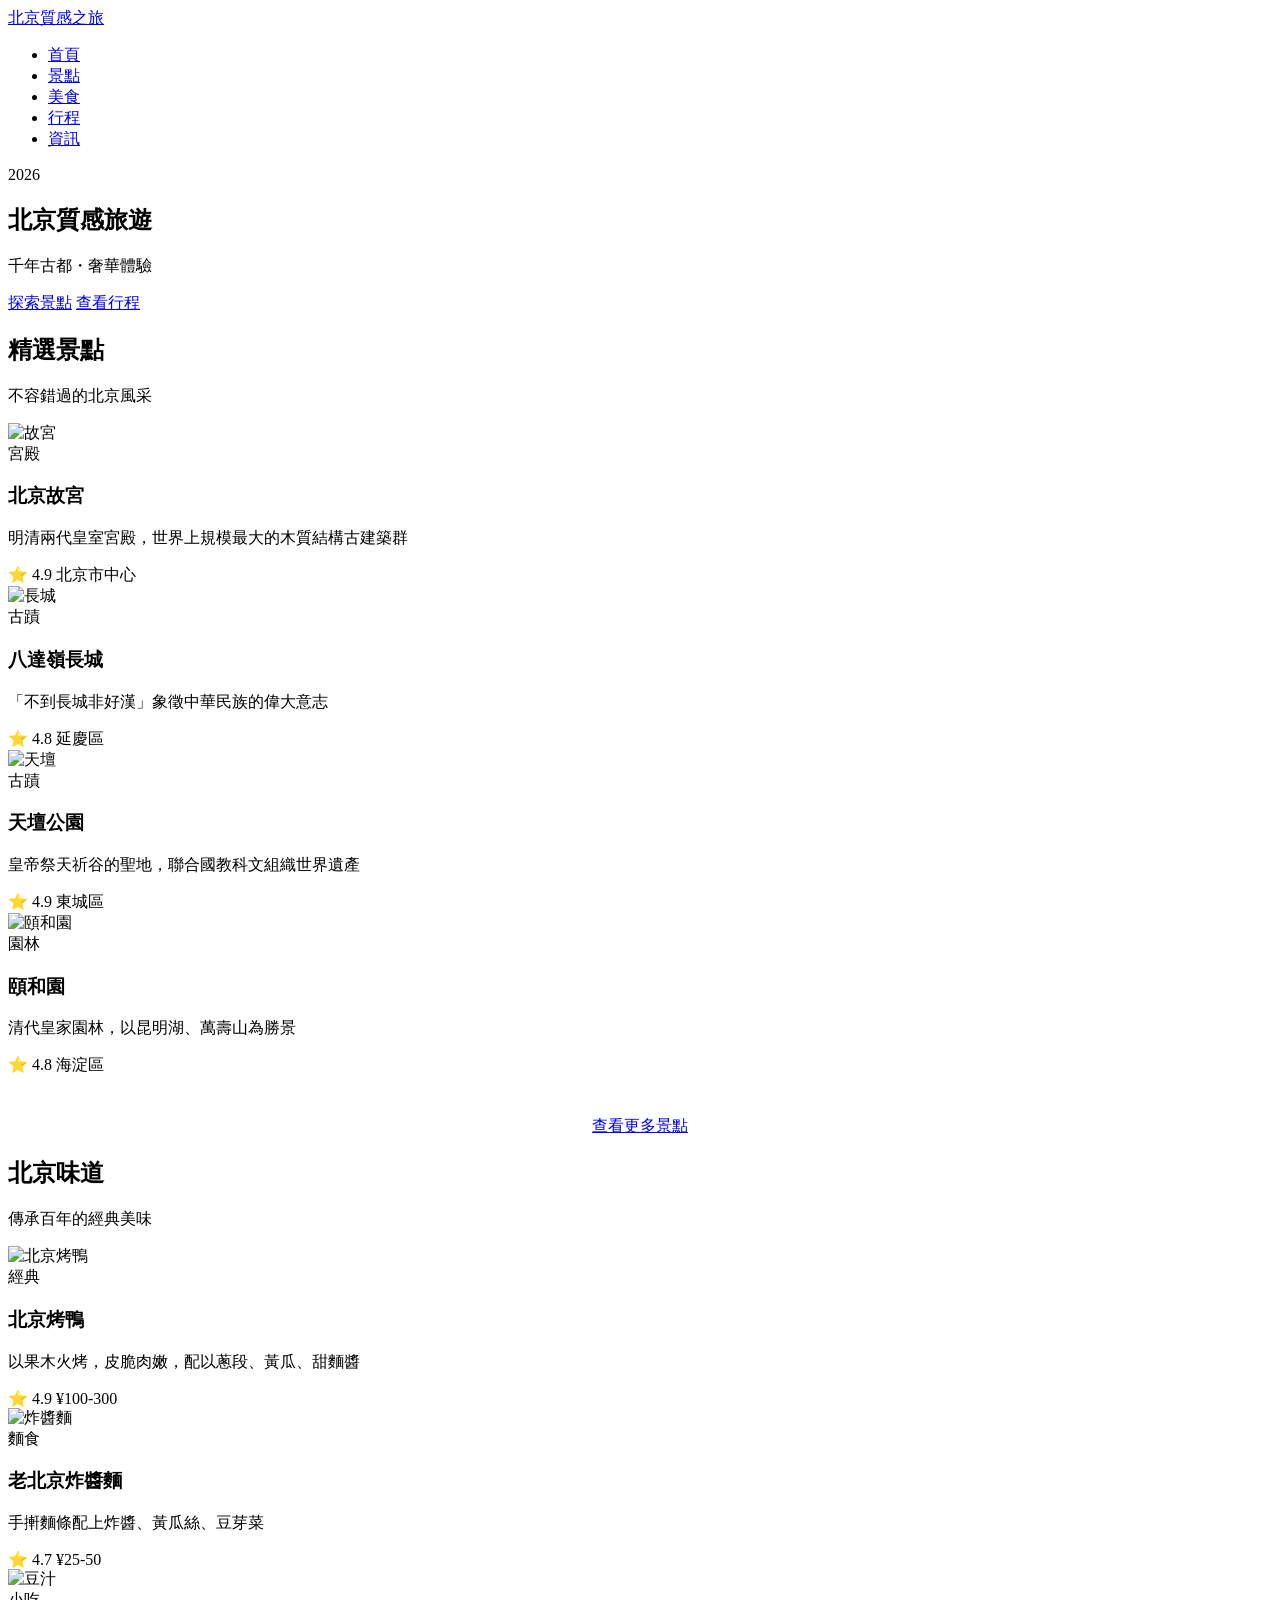
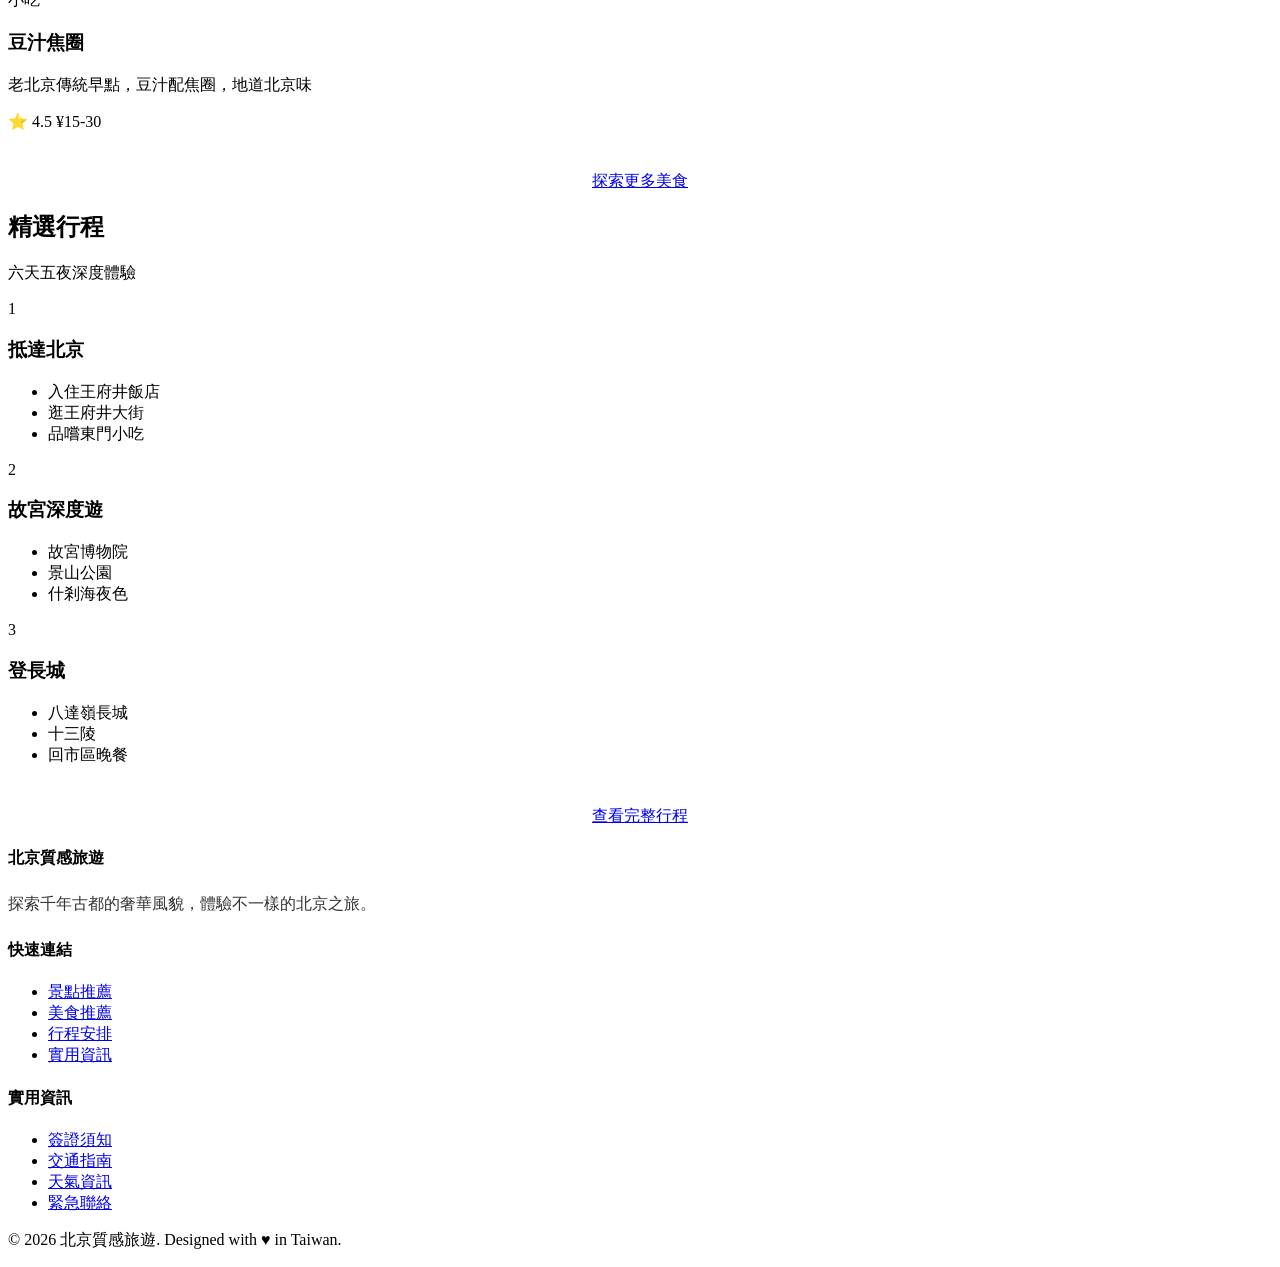
==== index.html @ b324442e "Add: index.html" ====
<!DOCTYPE html>
<html lang="zh-TW">
<head>
  <meta charset="UTF-8">
  <meta name="viewport" content="width=device-width, initial-scale=1.0">
  <title>北京質感旅遊 | 千年古都奢華之旅</title>
  <link rel="preconnect" href="https://fonts.googleapis.com">
  <link rel="preconnect" href="https://fonts.gstatic.com" crossorigin>
  <link href="https://fonts.googleapis.com/css2?family=Noto+Sans+JP:wght@400;700&family=Noto+Serif+JP:wght@400;700&display=swap" rel="stylesheet">
  <link rel="stylesheet" href="css/style.css">
</head>
<body>
  <!-- 導航 -->
  <nav class="nav">
    <div class="nav-container">
      <a href="index.html" class="logo">北京質感之旅</a>
      <ul class="nav-links" id="navLinks">
        <li><a href="index.html">首頁</a></li>
        <li><a href="spots.html">景點</a></li>
        <li><a href="foods.html">美食</a></li>
        <li><a href="itinerary.html">行程</a></li>
        <li><a href="info.html">資訊</a></li>
      </ul>
      <div class="nav-toggle" onclick="toggleNav()">
        <span></span>
        <span></span>
        <span></span>
      </div>
    </div>
  </nav>

  <!-- Hero 區 -->
  <section class="hero">
    <div class="hero-content">
      <span class="hero-year">2026</span>
      <h1>北京質感旅遊</h1>
      <p class="hero-subtitle">千年古都・奢華體驗</p>
      <div class="hero-buttons">
        <a href="spots.html" class="btn btn-primary">探索景點</a>
        <a href="itinerary.html" class="btn btn-secondary">查看行程</a>
      </div>
    </div>
  </section>

  <!-- 精選景點 -->
  <section class="section featured">
    <div class="container">
      <div class="section-header">
        <h2 class="section-title">精選景點</h2>
        <p class="section-subtitle">不容錯過的北京風采</p>
      </div>
      <div class="card-grid">
        <!-- 故宮 -->
        <div class="card animate animate-delay-1">
          <div class="card-image">
            <img src="https://images.unsplash.com/photo-1508804185872-d7badad00f7d?w=400&h=300&fit=crop" alt="故宮">
          </div>
          <div class="card-body">
            <span class="card-tag">宮殿</span>
            <h3 class="card-title">北京故宮</h3>
            <p class="card-text">明清兩代皇室宮殿，世界上規模最大的木質結構古建築群</p>
            <div class="card-meta">
              <span>⭐ 4.9</span>
              <span>北京市中心</span>
            </div>
          </div>
        </div>
        <!-- 長城 -->
        <div class="card animate animate-delay-2">
          <div class="card-image">
            <img src="https://images.unsplash.com/photo-1508804185872-d7badad00f7d?w=400&h=300&fit=crop" alt="長城">
          </div>
          <div class="card-body">
            <span class="card-tag">古蹟</span>
            <h3 class="card-title">八達嶺長城</h3>
            <p class="card-text">「不到長城非好漢」象徵中華民族的偉大意志</p>
            <div class="card-meta">
              <span>⭐ 4.8</span>
              <span>延慶區</span>
            </div>
          </div>
        </div>
        <!-- 天壇 -->
        <div class="card animate animate-delay-3">
          <div class="card-image">
            <img src="https://images.unsplash.com/photo-1508804185872-d7badad00f7d?w=400&h=300&fit=crop" alt="天壇">
          </div>
          <div class="card-body">
            <span class="card-tag">古蹟</span>
            <h3 class="card-title">天壇公園</h3>
            <p class="card-text">皇帝祭天祈谷的聖地，聯合國教科文組織世界遺產</p>
            <div class="card-meta">
              <span>⭐ 4.9</span>
              <span>東城區</span>
            </div>
          </div>
        </div>
        <!-- 頤和園 -->
        <div class="card animate animate-delay-4">
          <div class="card-image">
            <img src="https://images.unsplash.com/photo-1508804185872-d7badad00f7d?w=400&h=300&fit=crop" alt="頤和園">
          </div>
          <div class="card-body">
            <span class="card-tag">園林</span>
            <h3 class="card-title">頤和園</h3>
            <p class="card-text">清代皇家園林，以昆明湖、萬壽山為勝景</p>
            <div class="card-meta">
              <span>⭐ 4.8</span>
              <span>海淀區</span>
            </div>
          </div>
        </div>
      </div>
      <div style="text-align: center; margin-top: 40px;">
        <a href="spots.html" class="btn btn-primary">查看更多景點</a>
      </div>
    </div>
  </section>

  <!-- 精選美食 -->
  <section class="section">
    <div class="container">
      <div class="section-header">
        <h2 class="section-title">北京味道</h2>
        <p class="section-subtitle">傳承百年的經典美味</p>
      </div>
      <div class="card-grid">
        <div class="card food-card">
          <div class="card-image">
            <img src="https://images.unsplash.com/photo-1563245372-f21724e3856d?w=400&h=300&fit=crop" alt="北京烤鴨">
          </div>
          <div class="card-body">
            <span class="card-tag">經典</span>
            <h3 class="card-title">北京烤鴨</h3>
            <p class="card-text">以果木火烤，皮脆肉嫩，配以蔥段、黃瓜、甜麵醬</p>
            <div class="card-meta">
              <span>⭐ 4.9</span>
              <span>¥100-300</span>
            </div>
          </div>
        </div>
        <div class="card food-card">
          <div class="card-image">
            <img src="https://images.unsplash.com/photo-1563245372-f21724e3856d?w=400&h=300&fit=crop" alt="炸醬麵">
          </div>
          <div class="card-body">
            <span class="card-tag">麵食</span>
            <h3 class="card-title">老北京炸醬麵</h3>
            <p class="card-text">手搟麵條配上炸醬、黃瓜絲、豆芽菜</p>
            <div class="card-meta">
              <span>⭐ 4.7</span>
              <span>¥25-50</span>
            </div>
          </div>
        </div>
        <div class="card food-card">
          <div class="card-image">
            <img src="https://images.unsplash.com/photo-1563245372-f21724e3856d?w=400&h=300&fit=crop" alt="豆汁">
          </div>
          <div class="card-body">
            <span class="card-tag">小吃</span>
            <h3 class="card-title">豆汁焦圈</h3>
            <p class="card-text">老北京傳統早點，豆汁配焦圈，地道北京味</p>
            <div class="card-meta">
              <span>⭐ 4.5</span>
              <span>¥15-30</span>
            </div>
          </div>
        </div>
      </div>
      <div style="text-align: center; margin-top: 40px;">
        <a href="foods.html" class="btn btn-primary">探索更多美食</a>
      </div>
    </div>
  </section>

  <!-- 行程預覽 -->
  <section class="section featured">
    <div class="container">
      <div class="section-header">
        <h2 class="section-title">精選行程</h2>
        <p class="section-subtitle">六天五夜深度體驗</p>
      </div>
      <div class="card-grid">
        <div class="day-card">
          <span class="day-number">1</span>
          <h3 class="day-title">抵達北京</h3>
          <ul class="day-content">
            <li>入住王府井飯店</li>
            <li>逛王府井大街</li>
            <li>品嚐東門小吃</li>
          </ul>
        </div>
        <div class="day-card">
          <span class="day-number">2</span>
          <h3 class="day-title">故宮深度遊</h3>
          <ul class="day-content">
            <li>故宮博物院</li>
            <li>景山公園</li>
            <li>什剎海夜色</li>
          </ul>
        </div>
        <div class="day-card">
          <span class="day-number">3</span>
          <h3 class="day-title">登長城</h3>
          <ul class="day-content">
            <li>八達嶺長城</li>
            <li>十三陵</li>
            <li>回市區晚餐</li>
          </ul>
        </div>
      </div>
      <div style="text-align: center; margin-top: 40px;">
        <a href="itinerary.html" class="btn btn-primary">查看完整行程</a>
      </div>
    </div>
  </section>

  <!-- Footer -->
  <footer class="footer">
    <div class="footer-container">
      <div>
        <h4>北京質感旅遊</h4>
        <p style="opacity: 0.8; line-height: 1.8;">探索千年古都的奢華風貌，體驗不一樣的北京之旅。</p>
      </div>
      <div>
        <h4>快速連結</h4>
        <ul class="footer-links">
          <li><a href="spots.html">景點推薦</a></li>
          <li><a href="foods.html">美食推薦</a></li>
          <li><a href="itinerary.html">行程安排</a></li>
          <li><a href="info.html">實用資訊</a></li>
        </ul>
      </div>
      <div>
        <h4>實用資訊</h4>
        <ul class="footer-links">
          <li><a href="info.html">簽證須知</a></li>
          <li><a href="info.html">交通指南</a></li>
          <li><a href="info.html">天氣資訊</a></li>
          <li><a href="info.html">緊急聯絡</a></li>
        </ul>
      </div>
    </div>
    <div class="footer-bottom">
      <p>© 2026 北京質感旅遊. Designed with ♥ in Taiwan.</p>
    </div>
  </footer>

  <script>
    function toggleNav() {
      var navLinks = document.getElementById('navLinks');
      navLinks.classList.toggle('active');
    }
  </script>
</body>
</html>
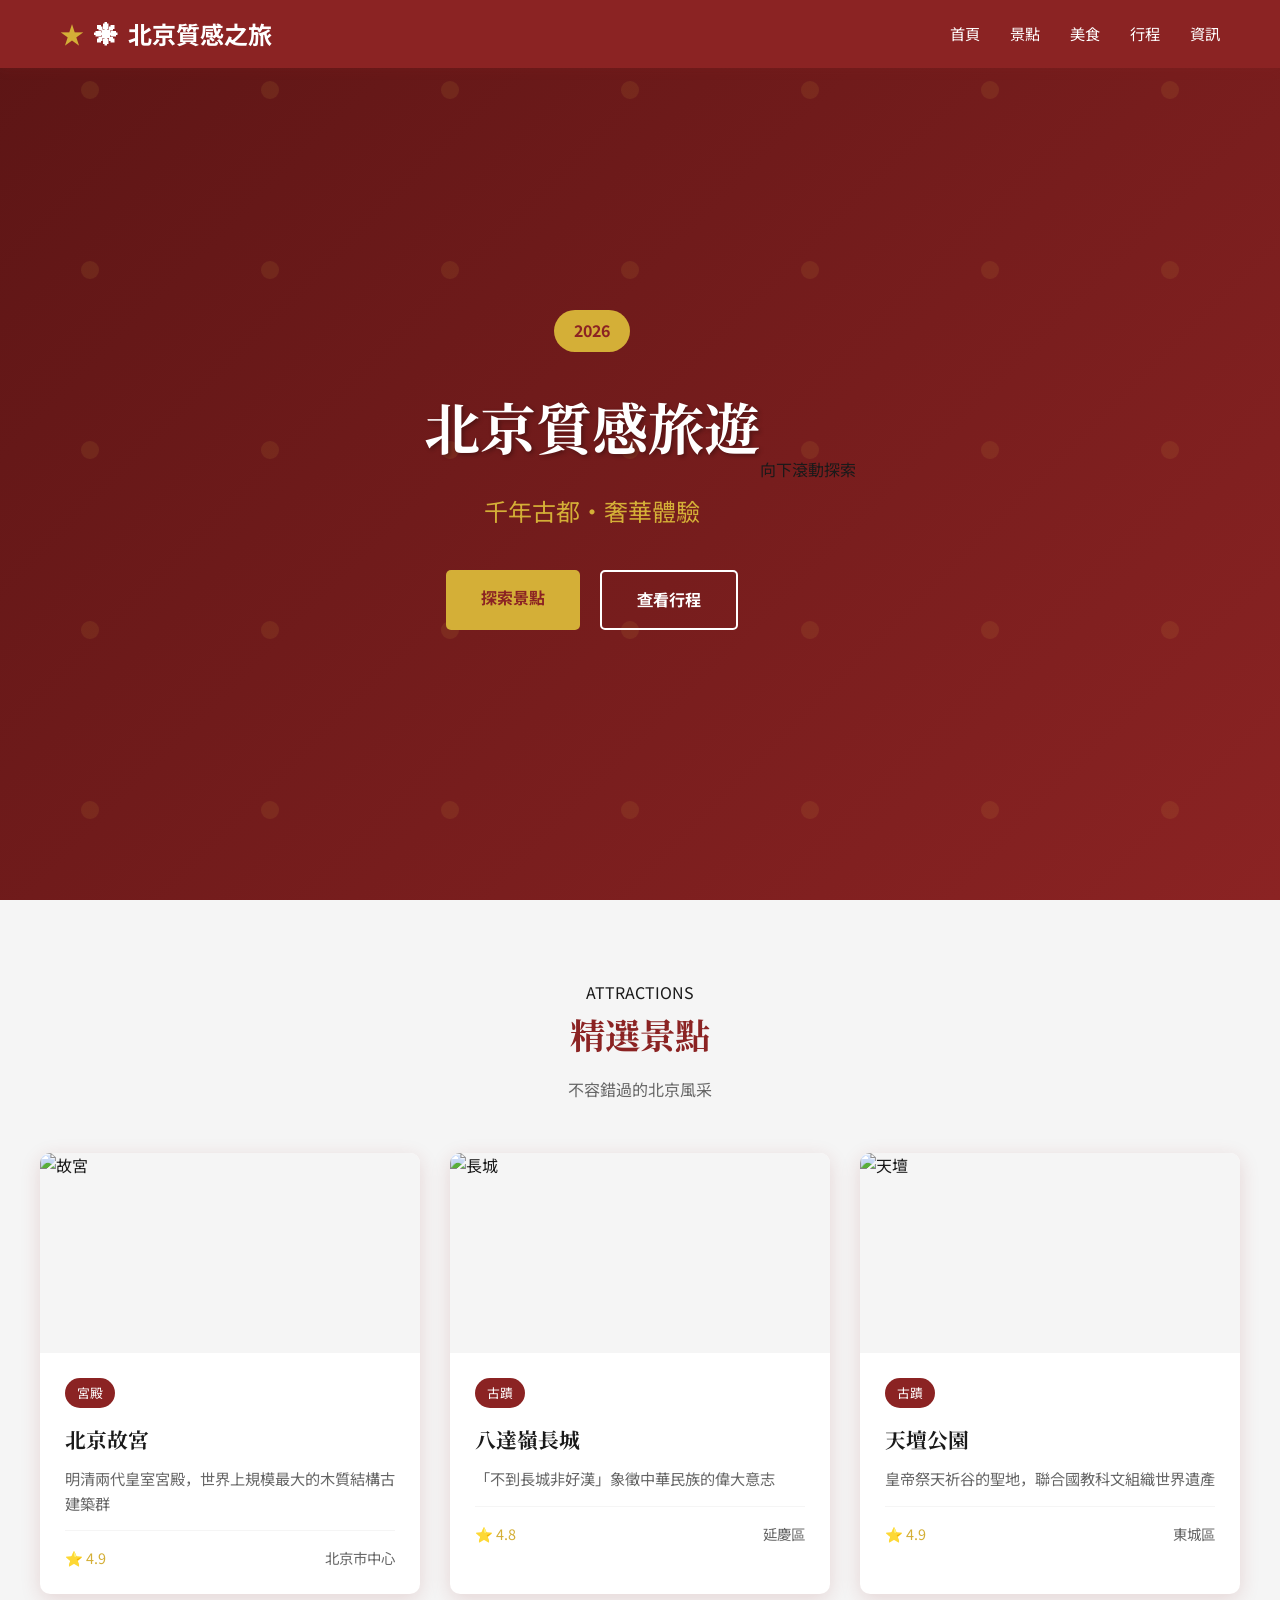
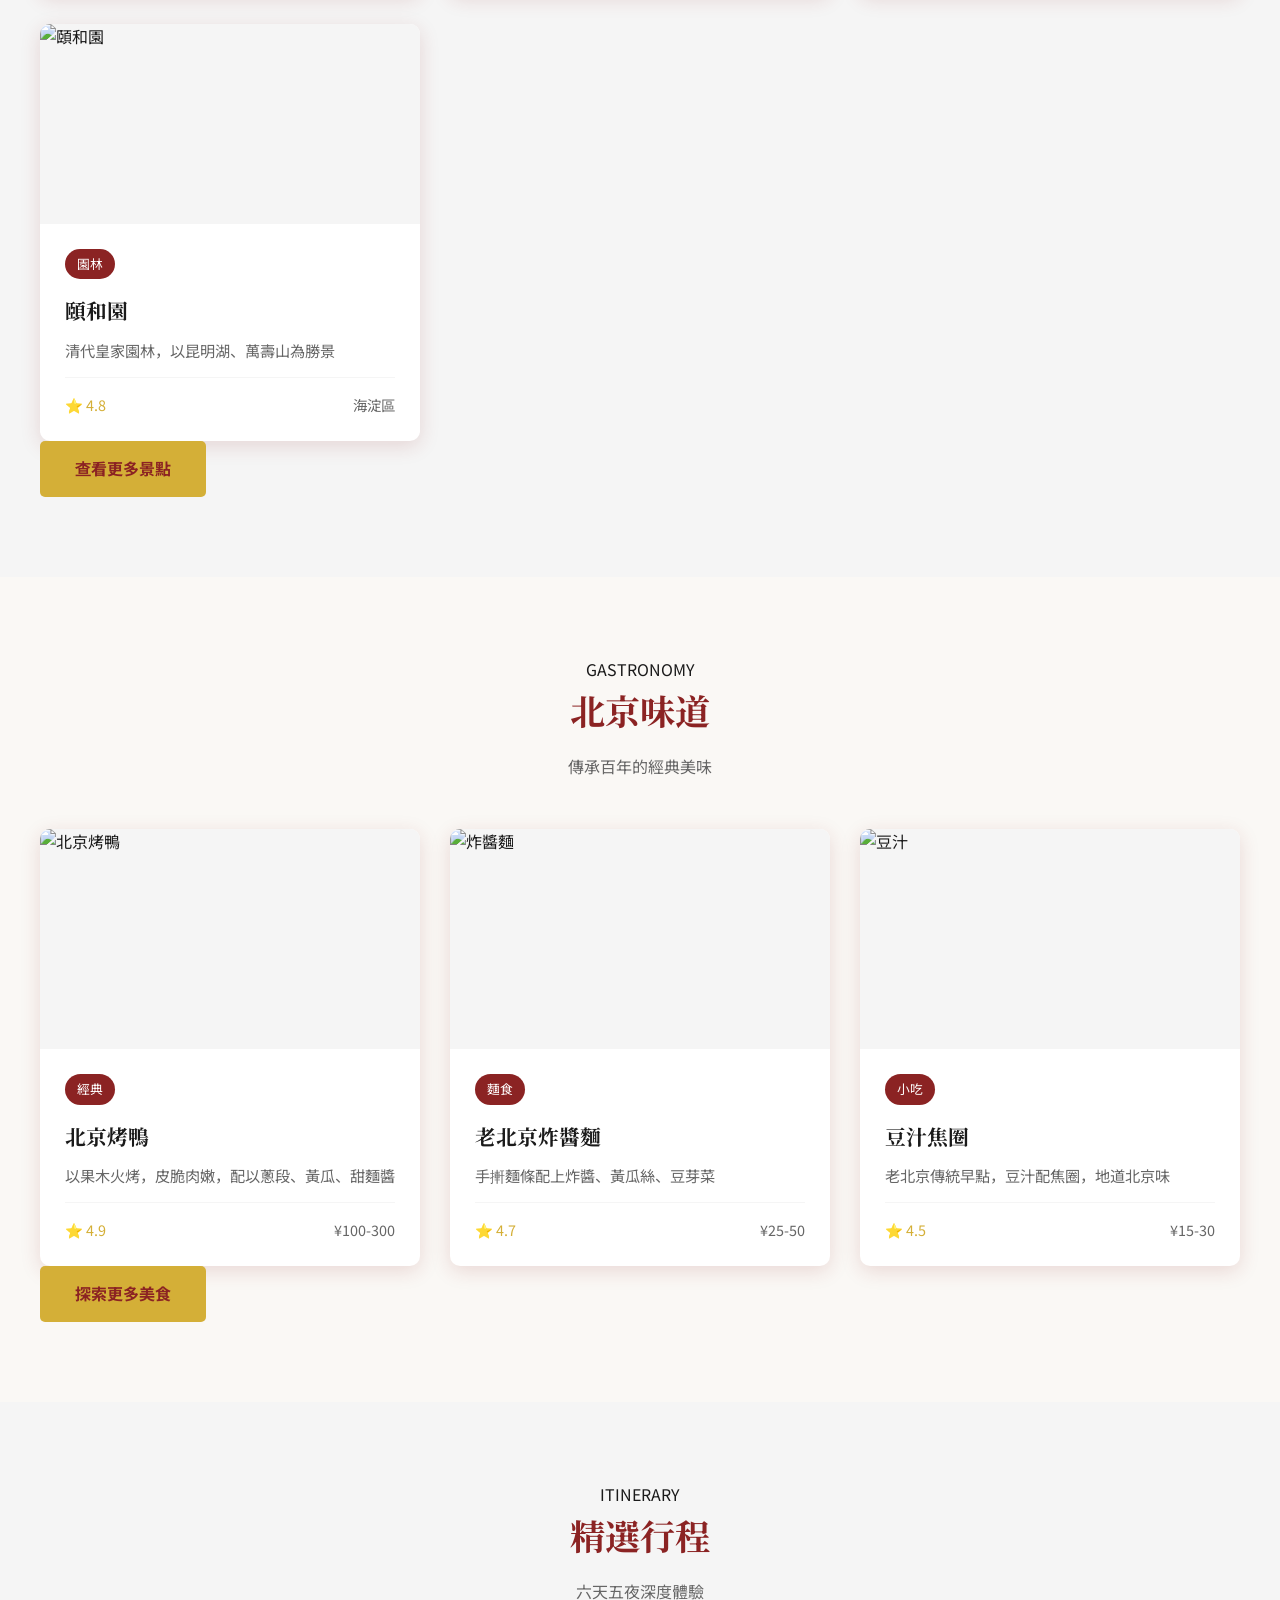
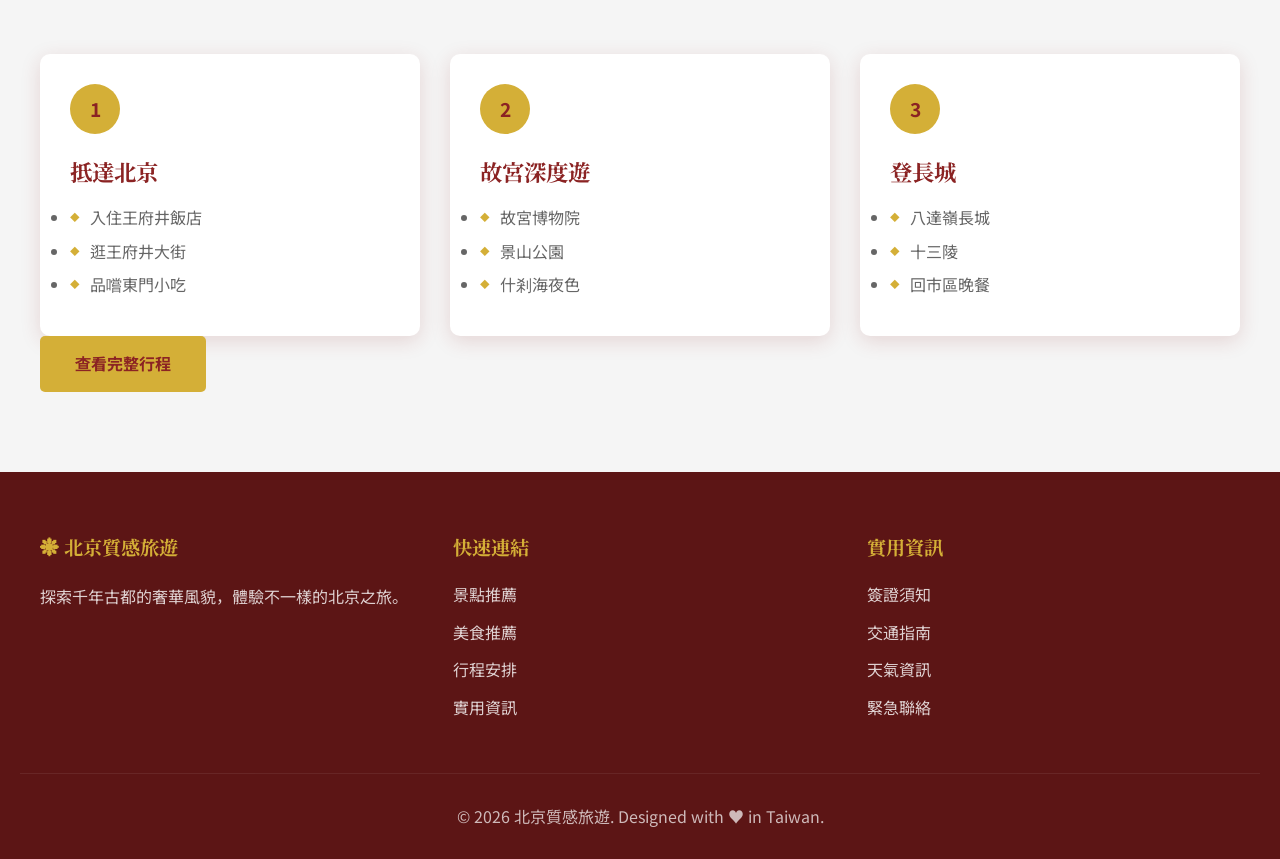
==== commit 8a37841f: "Update index.html: add Hero background, luxury palace style" ====
--- a/index.html
+++ b/index.html
@@ -6,16 +6,19 @@
   <title>北京質感旅遊 | 千年古都奢華之旅</title>
   <link rel="preconnect" href="https://fonts.googleapis.com">
   <link rel="preconnect" href="https://fonts.gstatic.com" crossorigin>
-  <link href="https://fonts.googleapis.com/css2?family=Noto+Sans+JP:wght@400;700&family=Noto+Serif+JP:wght@400;700&display=swap" rel="stylesheet">
+  <link href="https://fonts.googleapis.com/css2?family=Noto+Sans+JP:wght@400;500;700&family=Noto+Serif+JP:wght@400;600;700&display=swap" rel="stylesheet">
   <link rel="stylesheet" href="css/style.css">
 </head>
 <body>
   <!-- 導航 -->
   <nav class="nav">
     <div class="nav-container">
-      <a href="index.html" class="logo">北京質感之旅</a>
+      <a href="index.html" class="logo">
+        <span class="logo-icon">❋</span>
+        北京質感之旅
+      </a>
       <ul class="nav-links" id="navLinks">
-        <li><a href="index.html">首頁</a></li>
+        <li><a href="index.html" class="nav-active">首頁</a></li>
         <li><a href="spots.html">景點</a></li>
         <li><a href="foods.html">美食</a></li>
         <li><a href="itinerary.html">行程</a></li>
@@ -31,87 +34,102 @@
 
   <!-- Hero 區 -->
   <section class="hero">
+    <div class="hero-bg"></div>
+    <div class="hero-overlay"></div>
     <div class="hero-content">
       <span class="hero-year">2026</span>
-      <h1>北京質感旅遊</h1>
+      <h1 class="hero-title">北京質感旅遊</h1>
       <p class="hero-subtitle">千年古都・奢華體驗</p>
       <div class="hero-buttons">
         <a href="spots.html" class="btn btn-primary">探索景點</a>
         <a href="itinerary.html" class="btn btn-secondary">查看行程</a>
       </div>
     </div>
+    <div class="hero-scroll">
+      <span>向下滾動探索</span>
+      <div class="scroll-arrow"></div>
+    </div>
   </section>
 
   <!-- 精選景點 -->
   <section class="section featured">
     <div class="container">
       <div class="section-header">
+        <span class="section-tag">ATTRACTIONS</span>
         <h2 class="section-title">精選景點</h2>
         <p class="section-subtitle">不容錯過的北京風采</p>
       </div>
       <div class="card-grid">
         <!-- 故宮 -->
         <div class="card animate animate-delay-1">
-          <div class="card-image">
-            <img src="https://images.unsplash.com/photo-1508804185872-d7badad00f7d?w=400&h=300&fit=crop" alt="故宮">
-          </div>
-          <div class="card-body">
-            <span class="card-tag">宮殿</span>
-            <h3 class="card-title">北京故宮</h3>
-            <p class="card-text">明清兩代皇室宮殿，世界上規模最大的木質結構古建築群</p>
-            <div class="card-meta">
-              <span>⭐ 4.9</span>
-              <span>北京市中心</span>
-            </div>
-          </div>
+          <a href="spot-detail.html">
+            <div class="card-image">
+              <img src="https://images.unsplash.com/photo-1599571234909-29ed5d1321d6?w=400&h=300&fit=crop" alt="故宮" loading="lazy">
+            </div>
+            <div class="card-body">
+              <span class="card-tag">宮殿</span>
+              <h3 class="card-title">北京故宮</h3>
+              <p class="card-text">明清兩代皇室宮殿，世界上規模最大的木質結構古建築群</p>
+              <div class="card-meta">
+                <span class="card-rating">⭐ 4.9</span>
+                <span>北京市中心</span>
+              </div>
+            </div>
+          </a>
         </div>
         <!-- 長城 -->
         <div class="card animate animate-delay-2">
-          <div class="card-image">
-            <img src="https://images.unsplash.com/photo-1508804185872-d7badad00f7d?w=400&h=300&fit=crop" alt="長城">
-          </div>
-          <div class="card-body">
-            <span class="card-tag">古蹟</span>
-            <h3 class="card-title">八達嶺長城</h3>
-            <p class="card-text">「不到長城非好漢」象徵中華民族的偉大意志</p>
-            <div class="card-meta">
-              <span>⭐ 4.8</span>
-              <span>延慶區</span>
-            </div>
-          </div>
+          <a href="spot-detail.html">
+            <div class="card-image">
+              <img src="https://images.unsplash.com/photo-1508804185872-d7badad00f7d?w=400&h=300&fit=crop" alt="長城" loading="lazy">
+            </div>
+            <div class="card-body">
+              <span class="card-tag">古蹟</span>
+              <h3 class="card-title">八達嶺長城</h3>
+              <p class="card-text">「不到長城非好漢」象徵中華民族的偉大意志</p>
+              <div class="card-meta">
+                <span class="card-rating">⭐ 4.8</span>
+                <span>延慶區</span>
+              </div>
+            </div>
+          </a>
         </div>
         <!-- 天壇 -->
         <div class="card animate animate-delay-3">
-          <div class="card-image">
-            <img src="https://images.unsplash.com/photo-1508804185872-d7badad00f7d?w=400&h=300&fit=crop" alt="天壇">
-          </div>
-          <div class="card-body">
-            <span class="card-tag">古蹟</span>
-            <h3 class="card-title">天壇公園</h3>
-            <p class="card-text">皇帝祭天祈谷的聖地，聯合國教科文組織世界遺產</p>
-            <div class="card-meta">
-              <span>⭐ 4.9</span>
-              <span>東城區</span>
-            </div>
-          </div>
+          <a href="spot-detail.html">
+            <div class="card-image">
+              <img src="https://images.unsplash.com/photo-1537873138469-4d8b53c2c5b3?w=400&h=300&fit=crop" alt="天壇" loading="lazy">
+            </div>
+            <div class="card-body">
+              <span class="card-tag">古蹟</span>
+              <h3 class="card-title">天壇公園</h3>
+              <p class="card-text">皇帝祭天祈谷的聖地，聯合國教科文組織世界遺產</p>
+              <div class="card-meta">
+                <span class="card-rating">⭐ 4.9</span>
+                <span>東城區</span>
+              </div>
+            </div>
+          </a>
         </div>
         <!-- 頤和園 -->
         <div class="card animate animate-delay-4">
-          <div class="card-image">
-            <img src="https://images.unsplash.com/photo-1508804185872-d7badad00f7d?w=400&h=300&fit=crop" alt="頤和園">
-          </div>
-          <div class="card-body">
-            <span class="card-tag">園林</span>
-            <h3 class="card-title">頤和園</h3>
-            <p class="card-text">清代皇家園林，以昆明湖、萬壽山為勝景</p>
-            <div class="card-meta">
-              <span>⭐ 4.8</span>
-              <span>海淀區</span>
-            </div>
-          </div>
-        </div>
-      </div>
-      <div style="text-align: center; margin-top: 40px;">
+          <a href="spot-detail.html">
+            <div class="card-image">
+              <img src="https://images.unsplash.com/photo-1580637249871-a11f76463068?w=400&h=300&fit=crop" alt="頤和園" loading="lazy">
+            </div>
+            <div class="card-body">
+              <span class="card-tag">園林</span>
+              <h3 class="card-title">頤和園</h3>
+              <p class="card-text">清代皇家園林，以昆明湖、萬壽山為勝景</p>
+              <div class="card-meta">
+                <span class="card-rating">⭐ 4.8</span>
+                <span>海淀區</span>
+              </div>
+            </div>
+          </a>
+        </div>
+      </div>
+      <div class="section-cta">
         <a href="spots.html" class="btn btn-primary">查看更多景點</a>
       </div>
     </div>
@@ -121,54 +139,61 @@
   <section class="section">
     <div class="container">
       <div class="section-header">
+        <span class="section-tag">GASTRONOMY</span>
         <h2 class="section-title">北京味道</h2>
         <p class="section-subtitle">傳承百年的經典美味</p>
       </div>
       <div class="card-grid">
-        <div class="card food-card">
-          <div class="card-image">
-            <img src="https://images.unsplash.com/photo-1563245372-f21724e3856d?w=400&h=300&fit=crop" alt="北京烤鴨">
-          </div>
-          <div class="card-body">
-            <span class="card-tag">經典</span>
-            <h3 class="card-title">北京烤鴨</h3>
-            <p class="card-text">以果木火烤，皮脆肉嫩，配以蔥段、黃瓜、甜麵醬</p>
-            <div class="card-meta">
-              <span>⭐ 4.9</span>
-              <span>¥100-300</span>
-            </div>
-          </div>
-        </div>
-        <div class="card food-card">
-          <div class="card-image">
-            <img src="https://images.unsplash.com/photo-1563245372-f21724e3856d?w=400&h=300&fit=crop" alt="炸醬麵">
-          </div>
-          <div class="card-body">
-            <span class="card-tag">麵食</span>
-            <h3 class="card-title">老北京炸醬麵</h3>
-            <p class="card-text">手搟麵條配上炸醬、黃瓜絲、豆芽菜</p>
-            <div class="card-meta">
-              <span>⭐ 4.7</span>
-              <span>¥25-50</span>
-            </div>
-          </div>
-        </div>
-        <div class="card food-card">
-          <div class="card-image">
-            <img src="https://images.unsplash.com/photo-1563245372-f21724e3856d?w=400&h=300&fit=crop" alt="豆汁">
-          </div>
-          <div class="card-body">
-            <span class="card-tag">小吃</span>
-            <h3 class="card-title">豆汁焦圈</h3>
-            <p class="card-text">老北京傳統早點，豆汁配焦圈，地道北京味</p>
-            <div class="card-meta">
-              <span>⭐ 4.5</span>
-              <span>¥15-30</span>
-            </div>
-          </div>
-        </div>
-      </div>
-      <div style="text-align: center; margin-top: 40px;">
+        <div class="card food-card animate animate-delay-1">
+          <a href="food-detail.html">
+            <div class="card-image">
+              <img src="https://images.unsplash.com/photo-1567225557594-88d73e55f2cb?w=400&h=300&fit=crop" alt="北京烤鴨" loading="lazy">
+            </div>
+            <div class="card-body">
+              <span class="card-tag">經典</span>
+              <h3 class="card-title">北京烤鴨</h3>
+              <p class="card-text">以果木火烤，皮脆肉嫩，配以蔥段、黃瓜、甜麵醬</p>
+              <div class="card-meta">
+                <span class="card-rating">⭐ 4.9</span>
+                <span>¥100-300</span>
+              </div>
+            </div>
+          </a>
+        </div>
+        <div class="card food-card animate animate-delay-2">
+          <a href="food-detail.html">
+            <div class="card-image">
+              <img src="https://images.unsplash.com/photo-1553114836-5f5a8c4d7d5b?w=400&h=300&fit=crop" alt="炸醬麵" loading="lazy">
+            </div>
+            <div class="card-body">
+              <span class="card-tag">麵食</span>
+              <h3 class="card-title">老北京炸醬麵</h3>
+              <p class="card-text">手搟麵條配上炸醬、黃瓜絲、豆芽菜</p>
+              <div class="card-meta">
+                <span class="card-rating">⭐ 4.7</span>
+                <span>¥25-50</span>
+              </div>
+            </div>
+          </a>
+        </div>
+        <div class="card food-card animate animate-delay-3">
+          <a href="food-detail.html">
+            <div class="card-image">
+              <img src="https://images.unsplash.com/photo-1547592166-23ac45744acd?w=400&h=300&fit=crop" alt="豆汁" loading="lazy">
+            </div>
+            <div class="card-body">
+              <span class="card-tag">小吃</span>
+              <h3 class="card-title">豆汁焦圈</h3>
+              <p class="card-text">老北京傳統早點，豆汁配焦圈，地道北京味</p>
+              <div class="card-meta">
+                <span class="card-rating">⭐ 4.5</span>
+                <span>¥15-30</span>
+              </div>
+            </div>
+          </a>
+        </div>
+      </div>
+      <div class="section-cta">
         <a href="foods.html" class="btn btn-primary">探索更多美食</a>
       </div>
     </div>
@@ -178,11 +203,12 @@
   <section class="section featured">
     <div class="container">
       <div class="section-header">
+        <span class="section-tag">ITINERARY</span>
         <h2 class="section-title">精選行程</h2>
         <p class="section-subtitle">六天五夜深度體驗</p>
       </div>
       <div class="card-grid">
-        <div class="day-card">
+        <div class="day-card animate animate-delay-1">
           <span class="day-number">1</span>
           <h3 class="day-title">抵達北京</h3>
           <ul class="day-content">
@@ -191,7 +217,7 @@
             <li>品嚐東門小吃</li>
           </ul>
         </div>
-        <div class="day-card">
+        <div class="day-card animate animate-delay-2">
           <span class="day-number">2</span>
           <h3 class="day-title">故宮深度遊</h3>
           <ul class="day-content">
@@ -200,7 +226,7 @@
             <li>什剎海夜色</li>
           </ul>
         </div>
-        <div class="day-card">
+        <div class="day-card animate animate-delay-3">
           <span class="day-number">3</span>
           <h3 class="day-title">登長城</h3>
           <ul class="day-content">
@@ -210,7 +236,7 @@
           </ul>
         </div>
       </div>
-      <div style="text-align: center; margin-top: 40px;">
+      <div class="section-cta">
         <a href="itinerary.html" class="btn btn-primary">查看完整行程</a>
       </div>
     </div>
@@ -220,7 +246,7 @@
   <footer class="footer">
     <div class="footer-container">
       <div>
-        <h4>北京質感旅遊</h4>
+        <h4 class="footer-logo">❋ 北京質感旅遊</h4>
         <p style="opacity: 0.8; line-height: 1.8;">探索千年古都的奢華風貌，體驗不一樣的北京之旅。</p>
       </div>
       <div>
--- a/css/style.css
+++ b/css/style.css
@@ -0,0 +1,776 @@
+/* 北京質感旅遊網站 - 樣式系統 */
+:root {
+  --palace-red: #8B2323;
+  --palace-deep: #5C1515;
+  --glod: #D4AF37;
+  --gold-light: #F5D76E;
+  --black: #1A1A1A;
+  --white: #FFFFFF;
+  --cream: #FAF8F5;
+  --gray-light: #F5F5F5;
+  --gray: #666666;
+  --shadow: rgba(139, 35, 35, 0.15);
+}
+
+* {
+  margin: 0;
+  padding: 0;
+  box-sizing: border-box;
+}
+
+body {
+  font-family: 'Noto Sans JP', 'Microsoft YaHei', sans-serif;
+  background: var(--cream);
+  color: var(--black);
+  line-height: 1.6;
+}
+
+h1, h2, h3, h4 {
+  font-family: 'Noto Serif JP', 'Microsoft YaHei', serif;
+}
+
+a {
+  text-decoration: none;
+  color: inherit;
+}
+
+img {
+  max-width: 100%;
+  height: auto;
+}
+
+/* 導航 */
+.nav {
+  position: fixed;
+  top: 0;
+  left: 0;
+  right: 0;
+  background: var(--palace-red);
+  padding: 15px 0;
+  z-index: 1000;
+  box-shadow: 0 2px 10px var(--shadow);
+}
+
+.nav-container {
+  max-width: 1200px;
+  margin: 0 auto;
+  padding: 0 20px;
+  display: flex;
+  justify-content: space-between;
+  align-items: center;
+}
+
+.logo {
+  color: var(--white);
+  font-size: 1.5rem;
+  font-weight: bold;
+  display: flex;
+  align-items: center;
+  gap: 10px;
+}
+
+.logo::before {
+  content: "★";
+  color: var(--glod);
+}
+
+.nav-links {
+  display: flex;
+  gap: 30px;
+  list-style: none;
+}
+
+.nav-links a {
+  color: var(--white);
+  font-size: 0.95rem;
+  transition: color 0.3s;
+  position: relative;
+}
+
+.nav-links a::after {
+  content: "";
+  position: absolute;
+  bottom: -5px;
+  left: 0;
+  width: 0;
+  height: 2px;
+  background: var(--glod);
+  transition: width 0.3s;
+}
+
+.nav-links a:hover {
+  color: var(--glod);
+}
+
+.nav-links a:hover::after {
+  width: 100%;
+}
+
+.nav-toggle {
+  display: none;
+  flex-direction: column;
+  gap: 5px;
+  cursor: pointer;
+}
+
+.nav-toggle span {
+  width: 25px;
+  height: 2px;
+  background: var(--white);
+  transition: 0.3s;
+}
+
+/* Hero 區 */
+.hero {
+  height: 100vh;
+  background: linear-gradient(135deg, var(--palace-deep) 0%, var(--palace-red) 100%);
+  display: flex;
+  align-items: center;
+  justify-content: center;
+  text-align: center;
+  padding: 120px 20px 80px;
+  position: relative;
+  overflow: hidden;
+}
+
+.hero::before {
+  content: "";
+  position: absolute;
+  top: 0;
+  left: 0;
+  right: 0;
+  bottom: 0;
+  background: url('data:image/svg+xml,<svg xmlns="http://www.w3.org/2000/svg" viewBox="0 0 100 100"><defs><pattern id="pattern" width="20" height="20" patternUnits="userSpaceOnUse"><circle cx="10" cy="10" r="1" fill="rgba(212,175,55,0.1)"/></pattern></defs><rect width="100%" height="100%" fill="url(%23pattern)"/></svg>');
+  pointer-events: none;
+}
+
+.hero-content {
+  position: relative;
+  z-index: 1;
+  max-width: 800px;
+}
+
+.hero h1 {
+  font-size: 3.5rem;
+  color: var(--white);
+  margin-bottom: 20px;
+  text-shadow: 2px 2px 4px rgba(0,0,0,0.3);
+}
+
+.hero-subtitle {
+  font-size: 1.5rem;
+  color: var(--glod);
+  margin-bottom: 40px;
+}
+
+.hero-year {
+  display: inline-block;
+  background: var(--glod);
+  color: var(--palace-red);
+  padding: 8px 20px;
+  border-radius: 30px;
+  font-weight: bold;
+  margin-bottom: 30px;
+}
+
+.hero-buttons {
+  display: flex;
+  gap: 20px;
+  justify-content: center;
+  flex-wrap: wrap;
+}
+
+.btn {
+  padding: 15px 35px;
+  border-radius: 5px;
+  font-size: 1rem;
+  font-weight: bold;
+  cursor: pointer;
+  transition: all 0.3s;
+  border: none;
+  display: inline-block;
+}
+
+.btn-primary {
+  background: var(--glod);
+  color: var(--palace-red);
+}
+
+.btn-primary:hover {
+  background: var(--gold-light);
+  transform: translateY(-3px);
+  box-shadow: 0 5px 20px rgba(212, 175, 55, 0.4);
+}
+
+.btn-secondary {
+  background: transparent;
+  color: var(--white);
+  border: 2px solid var(--white);
+}
+
+.btn-secondary:hover {
+  background: var(--white);
+  color: var(--palace-red);
+}
+
+/* 通用區域 */
+.section {
+  padding: 80px 20px;
+}
+
+.container {
+  max-width: 1200px;
+  margin: 0 auto;
+}
+
+.section-title {
+  text-align: center;
+  font-size: 2.2rem;
+  color: var(--palace-red);
+  margin-bottom: 15px;
+}
+
+.section-subtitle {
+  text-align: center;
+  color: var(--gray);
+  margin-bottom: 50px;
+}
+
+.section-header {
+  text-align: center;
+  margin-bottom: 50px;
+}
+
+/* 卡片網格 */
+.card-grid {
+  display: grid;
+  grid-template-columns: repeat(auto-fit, minmax(280px, 1fr));
+  gap: 30px;
+}
+
+.card {
+  background: var(--white);
+  border-radius: 10px;
+  overflow: hidden;
+  box-shadow: 0 5px 20px var(--shadow);
+  transition: all 0.3s;
+}
+
+.card:hover {
+  transform: translateY(-10px);
+  box-shadow: 0 15px 40px var(--shadow);
+}
+
+.card-image {
+  height: 200px;
+  background: var(--gray-light);
+  display: flex;
+  align-items: center;
+  justify-content: center;
+  overflow: hidden;
+}
+
+.card-image img {
+  width: 100%;
+  height: 100%;
+  object-fit: cover;
+  transition: transform 0.5s;
+}
+
+.card:hover .card-image img {
+  transform: scale(1.1);
+}
+
+.card-body {
+  padding: 25px;
+}
+
+.card-tag {
+  display: inline-block;
+  background: var(--palace-red);
+  color: var(--white);
+  padding: 5px 12px;
+  border-radius: 20px;
+  font-size: 0.8rem;
+  margin-bottom: 15px;
+}
+
+.card-title {
+  font-size: 1.3rem;
+  color: var(--black);
+  margin-bottom: 10px;
+}
+
+.card-text {
+  color: var(--gray);
+  font-size: 0.95rem;
+  margin-bottom: 15px;
+}
+
+.card-meta {
+  display: flex;
+  justify-content: space-between;
+  color: var(--gray);
+  font-size: 0.9rem;
+  padding-top: 15px;
+  border-top: 1px solid var(--gray-light);
+}
+
+.card-rating {
+  color: var(--glod);
+}
+
+/* 美食卡片 */
+.food-card .card-image {
+  height: 220px;
+}
+
+/* 精選區 */
+.featured {
+  background: var(--gray-light);
+}
+
+/* 行程區 */
+.itinerary-preview {
+  background: var(--white);
+}
+
+.day-card {
+  background: var(--white);
+  border-radius: 10px;
+  padding: 30px;
+  box-shadow: 0 5px 20px var(--shadow);
+  transition: all 0.3s;
+}
+
+.day-card:hover {
+  transform: translateY(-5px);
+}
+
+.day-number {
+  display: inline-block;
+  background: var(--glod);
+  color: var(--palace-red);
+  width: 50px;
+  height: 50px;
+  border-radius: 50%;
+  display: flex;
+  align-items: center;
+  justify-content: center;
+  font-weight: bold;
+  font-size: 1.2rem;
+  margin-bottom: 20px;
+}
+
+.day-title {
+  font-size: 1.4rem;
+  color: var(--palace-red);
+  margin-bottom: 15px;
+}
+
+.day-content {
+  color: var(--gray);
+}
+
+.day-content li {
+  margin-bottom: 8px;
+  padding-left: 20px;
+  position: relative;
+}
+
+.day-content li::before {
+  content: "◆";
+  position: absolute;
+  left: 0;
+  color: var(--glod);
+  font-size: 0.6rem;
+  top: 5px;
+}
+
+/* Footer */
+.footer {
+  background: var(--palace-deep);
+  color: var(--white);
+  padding: 60px 20px 30px;
+}
+
+.footer-container {
+  max-width: 1200px;
+  margin: 0 auto;
+  display: grid;
+  grid-template-columns: repeat(auto-fit, minmax(200px, 1fr));
+  gap: 40px;
+  margin-bottom: 40px;
+}
+
+.footer h4 {
+  color: var(--glod);
+  margin-bottom: 20px;
+  font-size: 1.2rem;
+}
+
+.footer-links {
+  list-style: none;
+}
+
+.footer-links li {
+  margin-bottom: 12px;
+}
+
+.footer-links a {
+  color: var(--white);
+  opacity: 0.8;
+  transition: opacity 0.3s;
+}
+
+.footer-links a:hover {
+  opacity: 1;
+  color: var(--glod);
+}
+
+.footer-bottom {
+  text-align: center;
+  padding-top: 30px;
+  border-top: 1px solid rgba(255,255,255,0.1);
+  opacity: 0.7;
+}
+
+/* 景點列表 */
+.filter-bar {
+  background: var(--white);
+  padding: 20px;
+  border-radius: 10px;
+  margin-bottom: 40px;
+  display: flex;
+  flex-wrap: wrap;
+  gap: 15px;
+  justify-content: center;
+  box-shadow: 0 5px 20px var(--shadow);
+}
+
+.filter-btn {
+  padding: 10px 25px;
+  border: 2px solid var(--palace-red);
+  background: var(--white);
+  color: var(--palace-red);
+  border-radius: 30px;
+  cursor: pointer;
+  transition: all 0.3s;
+  font-size: 0.95rem;
+}
+
+.filter-btn:hover,
+.filter-btn.active {
+  background: var(--palace-red);
+  color: var(--white);
+}
+
+/* 詳情頁 */
+.detail-header {
+  background: linear-gradient(135deg, var(--palace-deep) 0%, var(--palace-red) 100%);
+  padding: 150px 20px 60px;
+  text-align: center;
+}
+
+.detail-header h1 {
+  color: var(--white);
+  font-size: 2.5rem;
+  margin-bottom: 20px;
+}
+
+.detail-meta {
+  display: flex;
+  justify-content: center;
+  gap: 30px;
+  flex-wrap: wrap;
+  color: var(--white);
+}
+
+.detail-meta span {
+  display: flex;
+  align-items: center;
+  gap: 8px;
+}
+
+.detail-content {
+  padding: 60px 20px;
+}
+
+.detail-grid {
+  display: grid;
+  grid-template-columns: 1fr 1fr;
+  gap: 40px;
+  max-width: 1000px;
+  margin: 0 auto;
+}
+
+.detail-info {
+  background: var(--white);
+  padding: 30px;
+  border-radius: 10px;
+  box-shadow: 0 5px 20px var(--shadow);
+}
+
+.detail-info h3 {
+  color: var(--palace-red);
+  margin-bottom: 20px;
+  font-size: 1.4rem;
+}
+
+.detail-info p {
+  margin-bottom: 15px;
+  display: flex;
+  justify-content: space-between;
+}
+
+.detail-info p span:first-child {
+  color: var(--gray);
+}
+
+.detail-description {
+  background: var(--white);
+  padding: 30px;
+  border-radius: 10px;
+  box-shadow: 0 5px 20px var(--shadow);
+}
+
+.detail-description h3 {
+  color: var(--palace-red);
+  margin-bottom: 20px;
+  font-size: 1.4rem;
+}
+
+.detail-description p {
+  color: var(--gray);
+  line-height: 1.8;
+}
+
+/* 行程頁面 */
+.itinerary-header {
+  background: linear-gradient(135deg, var(--palace-deep) 0%, var(--palace-red) 100%);
+  padding: 150px 20px 60px;
+  text-align: center;
+}
+
+.itinerary-header h1 {
+  color: var(--white);
+  font-size: 2.5rem;
+  margin-bottom: 15px;
+}
+
+.itinerary-header p {
+  color: var(--glod);
+  font-size: 1.2rem;
+}
+
+.itinerary-days {
+  padding: 60px 20px;
+  max-width: 900px;
+  margin: 0 auto;
+}
+
+.day-detail {
+  background: var(--white);
+  border-radius: 10px;
+  padding: 40px;
+  margin-bottom: 40px;
+  box-shadow: 0 5px 20px var(--shadow);
+}
+
+.day-detail-header {
+  display: flex;
+  align-items: center;
+  gap: 20px;
+  margin-bottom: 30px;
+}
+
+.day-detail-number {
+  width: 60px;
+  height: 60px;
+  background: var(--glod);
+  color: var(--palace-red);
+  border-radius: 50%;
+  display: flex;
+  align-items: center;
+  justify-content: center;
+  font-weight: bold;
+  font-size: 1.5rem;
+}
+
+.day-detail-title {
+  font-size: 1.8rem;
+  color: var(--palace-red);
+}
+
+.day-detail-content {
+  padding-left: 80px;
+}
+
+.day-detail-content h4 {
+  color: var(--black);
+  margin: 20px 0 15px;
+  font-size: 1.1rem;
+}
+
+.day-detail-content ul {
+  list-style: none;
+}
+
+.day-detail-content li {
+  padding: 10px 0;
+  padding-left: 25px;
+  position: relative;
+  color: var(--gray);
+  border-bottom: 1px solid var(--gray-light);
+}
+
+.day-detail-content li:last-child {
+  border-bottom: none;
+}
+
+.day-detail-content li::before {
+  content: "★";
+  position: absolute;
+  left: 0;
+  color: var(--glod);
+}
+
+/* 資訊頁面 */
+.info-section {
+  padding: 60px 20px;
+  background: var(--white);
+}
+
+.info-container {
+  max-width: 800px;
+  margin: 0 auto;
+}
+
+.info-block {
+  margin-bottom: 50px;
+}
+
+.info-block h3 {
+  color: var(--palace-red);
+  font-size: 1.6rem;
+  margin-bottom: 25px;
+  padding-bottom: 15px;
+  border-bottom: 2px solid var(--glod);
+}
+
+.info-block ul {
+  list-style: none;
+}
+
+.info-block li {
+  padding: 15px 0;
+  padding-left: 30px;
+  position: relative;
+  color: var(--gray);
+  border-bottom: 1px solid var(--gray-light);
+}
+
+.info-block li::before {
+  content: "◆";
+  position: absolute;
+  left: 0;
+  color: var(--glod);
+}
+
+/* 返回按鈕 */
+.back-link {
+  display: inline-flex;
+  align-items: center;
+  gap: 8px;
+  color: var(--palace-red);
+  padding: 15px 30px;
+  transition: all 0.3s;
+}
+
+.back-link:hover {
+  color: var(--glod);
+}
+
+/* 動畫 */
+@keyframes fadeInUp {
+  from {
+    opacity: 0;
+    transform: translateY(30px);
+  }
+  to {
+    opacity: 1;
+    transform: translateY(0);
+  }
+}
+
+.animate {
+  animation: fadeInUp 0.6s ease-out;
+}
+
+.animate-delay-1 { animation-delay: 0.1s; }
+.animate-delay-2 { animation-delay: 0.2s; }
+.animate-delay-3 { animation-delay: 0.3s; }
+.animate-delay-4 { animation-delay: 0.4s; }
+
+/* 響應式 */
+@media (max-width: 768px) {
+  .nav-links {
+    display: none;
+    position: absolute;
+    top: 100%;
+    left: 0;
+    right: 0;
+    background: var(--palace-red);
+    flex-direction: column;
+    padding: 20px;
+    gap: 15px;
+  }
+
+  .nav-links.active {
+    display: flex;
+  }
+
+  .nav-toggle {
+    display: flex;
+  }
+
+  .hero h1 {
+    font-size: 2rem;
+  }
+
+  .hero-subtitle {
+    font-size: 1.1rem;
+  }
+
+  .section-title {
+    font-size: 1.8rem;
+  }
+
+  .detail-grid {
+    grid-template-columns: 1fr;
+  }
+
+  .day-detail-content {
+    padding-left: 20px;
+  }
+
+  .detail-header h1,
+  .itinerary-header h1 {
+    font-size: 1.8rem;
+  }
+}
+
+@media (max-width: 480px) {
+  .hero h1 {
+    font-size: 1.6rem;
+  }
+
+  .btn {
+    padding: 12px 25px;
+    font-size: 0.9rem;
+  }
+
+  .card-grid {
+    grid-template-columns: 1fr;
+  }
+}
